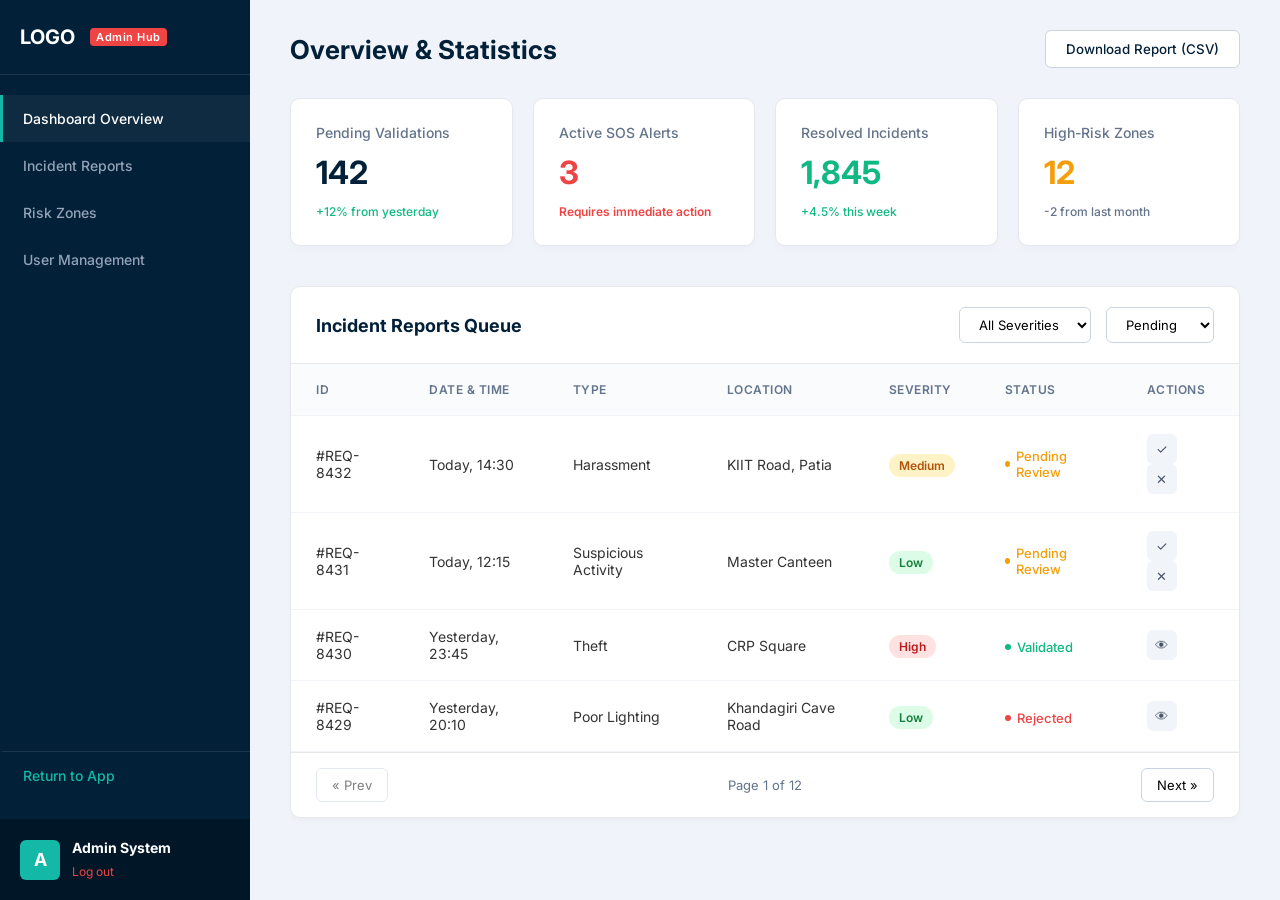
==== frontend/pages/admin.html @ b535ad33 "Adding new pages" ====
<!DOCTYPE html>
<html lang="en">
<head>
    <meta charset="UTF-8">
    <meta name="viewport" content="width=device-width, initial-scale=1.0">
    <title>Admin Dashboard - SafePath</title>
    <link rel="preconnect" href="https://fonts.googleapis.com">
    <link rel="preconnect" href="https://fonts.gstatic.com" crossorigin>
    <link href="https://fonts.googleapis.com/css2?family=Inter:wght@300;400;500;600;700&display=swap" rel="stylesheet">
    <link rel="stylesheet" href="../css/admin.css">
</head>
<body>
    <div class="admin-layout">
        <!-- Vertical Sidebar -->
        <aside class="admin-sidebar">
            <div class="admin-brand">
                <span class="logo">LOGO</span>
                <span class="badge">Admin Hub</span>
            </div>
            
            <nav class="admin-nav">
                <a href="#" class="nav-item active">Dashboard Overview</a>
                <a href="#" class="nav-item">Incident Reports</a>
                <a href="#" class="nav-item">Risk Zones</a>
                <a href="#" class="nav-item">User Management</a>
                <a href="dashboard.html" class="nav-item return-btn">Return to App</a>
            </nav>
            
            <div class="admin-profile">
                <div class="avatar">A</div>
                <div class="details">
                    <strong>Admin System</strong>
                    <button class="logout-btn">Log out</button>
                </div>
            </div>
        </aside>

        <!-- Main Content Area -->
        <main class="admin-main">
            <header class="admin-header">
                <h2>Overview & Statistics</h2>
                <div class="header-actions">
                    <button class="export-btn">Download Report (CSV)</button>
                </div>
            </header>

            <!-- Key Metrics -->
            <div class="metrics-grid">
                <div class="metric-card">
                    <h3>Pending Validations</h3>
                    <div class="value">142</div>
                    <span class="trend up">+12% from yesterday</span>
                </div>
                <div class="metric-card">
                    <h3>Active SOS Alerts</h3>
                    <div class="value error">3</div>
                    <span class="trend critical">Requires immediate action</span>
                </div>
                <div class="metric-card">
                    <h3>Resolved Incidents</h3>
                    <div class="value success">1,845</div>
                    <span class="trend up">+4.5% this week</span>
                </div>
                <div class="metric-card">
                    <h3>High-Risk Zones</h3>
                    <div class="value warning">12</div>
                    <span class="trend down">-2 from last month</span>
                </div>
            </div>

            <!-- Recent Reports Table Section -->
            <section class="reports-section">
                <div class="section-header">
                    <h3>Incident Reports Queue</h3>
                    <div class="filter-controls">
                        <select>
                            <option>All Severities</option>
                            <option>High Risk</option>
                            <option>Medium Risk</option>
                            <option>Low Risk</option>
                        </select>
                        <select>
                            <option>Pending</option>
                            <option>Validated</option>
                            <option>Rejected</option>
                        </select>
                    </div>
                </div>

                <div class="table-container">
                    <table class="reports-table">
                        <thead>
                            <tr>
                                <th>ID</th>
                                <th>Date & Time</th>
                                <th>Type</th>
                                <th>Location</th>
                                <th>Severity</th>
                                <th>Status</th>
                                <th>Actions</th>
                            </tr>
                        </thead>
                        <tbody>
                            <tr>
                                <td>#REQ-8432</td>
                                <td>Today, 14:30</td>
                                <td>Harassment</td>
                                <td>KIIT Road, Patia</td>
                                <td><span class="badge medium">Medium</span></td>
                                <td><span class="status pending">Pending Review</span></td>
                                <td>
                                    <button class="action-btn validate" title="Validate">&#10003;</button>
                                    <button class="action-btn reject" title="Reject">&#10005;</button>
                                </td>
                            </tr>
                            <tr>
                                <td>#REQ-8431</td>
                                <td>Today, 12:15</td>
                                <td>Suspicious Activity</td>
                                <td>Master Canteen</td>
                                <td><span class="badge low">Low</span></td>
                                <td><span class="status pending">Pending Review</span></td>
                                <td>
                                    <button class="action-btn validate" title="Validate">&#10003;</button>
                                    <button class="action-btn reject" title="Reject">&#10005;</button>
                                </td>
                            </tr>
                            <tr>
                                <td>#REQ-8430</td>
                                <td>Yesterday, 23:45</td>
                                <td>Theft</td>
                                <td>CRP Square</td>
                                <td><span class="badge high">High</span></td>
                                <td><span class="status validated">Validated</span></td>
                                <td>
                                    <button class="action-btn view" title="View Details">&#128065;</button>
                                </td>
                            </tr>
                            <tr>
                                <td>#REQ-8429</td>
                                <td>Yesterday, 20:10</td>
                                <td>Poor Lighting</td>
                                <td>Khandagiri Cave Road</td>
                                <td><span class="badge low">Low</span></td>
                                <td><span class="status rejected">Rejected</span></td>
                                <td>
                                    <button class="action-btn view" title="View Details">&#128065;</button>
                                </td>
                            </tr>
                        </tbody>
                    </table>
                </div>

                <div class="pagination">
                    <button class="page-btn disabled">&laquo; Prev</button>
                    <span class="page-info">Page 1 of 12</span>
                    <button class="page-btn">Next &raquo;</button>
                </div>
            </section>
        </main>
    </div>

    <!-- Admin Validation JS logic -->
    <script src="../Scripts/admin.js"></script>
</body>
</html>
---- frontend/css/admin.css ----
* {
    margin: 0;
    padding: 0;
    box-sizing: border-box;
    font-family: 'Inter', sans-serif;
}

body {
    background: #F0F4FA;
    color: #333;
}

.admin-layout {
    display: flex;
    height: 100vh;
    overflow: hidden;
}

/* Sidebar Styles */
.admin-sidebar {
    width: 250px;
    background: #022038;
    color: white;
    display: flex;
    flex-direction: column;
    flex-shrink: 0;
}

.admin-brand {
    padding: 25px 20px;
    border-bottom: 1px solid rgba(255,255,255,0.1);
    display: flex;
    align-items: center;
    gap: 15px;
}

.logo {
    font-size: 20px;
    font-weight: 700;
}

.admin-brand .badge {
    background: #EF4444;
    font-size: 11px;
    padding: 2px 6px;
    border-radius: 4px;
    font-weight: 600;
    letter-spacing: 0.5px;
}

.admin-nav {
    flex: 1;
    padding: 20px 0;
    display: flex;
    flex-direction: column;
}

.nav-item {
    padding: 15px 20px;
    color: #94A3B8;
    text-decoration: none;
    font-size: 14px;
    font-weight: 500;
    transition: 0.2s;
    border-left: 3px solid transparent;
}

.nav-item:hover, .nav-item.active {
    background: rgba(255,255,255,0.05);
    color: white;
    border-left-color: #14B8A6;
}

.return-btn {
    margin-top: auto;
    color: #14B8A6;
    border-top: 1px solid rgba(255,255,255,0.1);
}

.admin-profile {
    padding: 20px;
    background: #011626;
    display: flex;
    align-items: center;
    gap: 12px;
}

.admin-profile .avatar {
    width: 40px;
    height: 40px;
    background: #14B8A6;
    color: white;
    border-radius: 6px;
    display: flex;
    align-items: center;
    justify-content: center;
    font-weight: bold;
    font-size: 18px;
}

.admin-profile .details strong {
    display: block;
    font-size: 14px;
    margin-bottom: 4px;
}

.logout-btn {
    background: transparent;
    border: none;
    color: #EF4444;
    font-size: 12px;
    cursor: pointer;
}

.logout-btn:hover { text-decoration: underline; }

/* Main Content Styles */
.admin-main {
    flex: 1;
    display: flex;
    flex-direction: column;
    overflow-y: auto;
    padding: 30px 40px;
}

.admin-header {
    display: flex;
    justify-content: space-between;
    align-items: center;
    margin-bottom: 30px;
}

.admin-header h2 {
    color: #022038;
    font-size: 26px;
}

.export-btn {
    background: white;
    color: #022038;
    border: 1px solid #CBD5E1;
    padding: 10px 20px;
    border-radius: 6px;
    font-weight: 500;
    cursor: pointer;
    transition: 0.2s;
}

.export-btn:hover {
    background: #F1F5F9;
}

/* Metrics Grid */
.metrics-grid {
    display: grid;
    grid-template-columns: repeat(4, 1fr);
    gap: 20px;
    margin-bottom: 40px;
}

.metric-card {
    background: white;
    padding: 25px;
    border-radius: 10px;
    box-shadow: 0 4px 6px rgba(0,0,0,0.02);
    border: 1px solid #E5E7EB;
}

.metric-card h3 {
    color: #64748B;
    font-size: 14px;
    font-weight: 500;
    margin-bottom: 12px;
}

.metric-card .value {
    font-size: 32px;
    font-weight: 700;
    color: #022038;
    margin-bottom: 8px;
}

.value.error { color: #EF4444; }
.value.success { color: #10B981; }
.value.warning { color: #F59E0B; }

.trend {
    font-size: 12px;
    font-weight: 500;
}

.trend.up { color: #10B981; }
.trend.down { color: #64748B; }
.trend.critical { color: #EF4444; font-weight: 600; }

/* Reports Section */
.reports-section {
    background: white;
    border-radius: 10px;
    box-shadow: 0 4px 6px rgba(0,0,0,0.02);
    border: 1px solid #E5E7EB;
    overflow: hidden;
}

.section-header {
    padding: 20px 25px;
    border-bottom: 1px solid #E5E7EB;
    display: flex;
    justify-content: space-between;
    align-items: center;
}

.section-header h3 {
    color: #022038;
    font-size: 18px;
}

.filter-controls {
    display: flex;
    gap: 15px;
}

.filter-controls select {
    padding: 8px 15px;
    border: 1px solid #CBD5E1;
    border-radius: 6px;
    background: white;
    font-size: 13px;
    outline: none;
}

.table-container {
    overflow-x: auto;
}

.reports-table {
    width: 100%;
    border-collapse: collapse;
}

.reports-table th, .reports-table td {
    padding: 18px 25px;
    text-align: left;
    border-bottom: 1px solid #F1F5F9;
}

.reports-table th {
    background: #FAFBFC;
    color: #64748B;
    font-size: 12px;
    font-weight: 600;
    text-transform: uppercase;
    letter-spacing: 0.5px;
}

.reports-table td {
    font-size: 14px;
    color: #333;
}

/* Badges and Statuses */
.badge {
    padding: 4px 10px;
    border-radius: 20px;
    font-size: 12px;
    font-weight: 600;
}

.badge.low { background: #DCFCE7; color: #15803D; }
.badge.medium { background: #FEF3C7; color: #B45309; }
.badge.high { background: #FEE2E2; color: #B91C1C; }

.status {
    display: inline-flex;
    align-items: center;
    gap: 6px;
    font-size: 13px;
    font-weight: 500;
}

.status::before {
    content: "";
    width: 6px;
    height: 6px;
    border-radius: 50%;
}

.status.pending::before { background: #F59E0B; }
.status.pending { color: #F59E0B; }

.status.validated::before { background: #10B981; }
.status.validated { color: #10B981; }

.status.rejected::before { background: #EF4444; }
.status.rejected { color: #EF4444; }

/* Action Buttons */
.action-btn {
    width: 30px;
    height: 30px;
    border-radius: 6px;
    border: none;
    display: inline-flex;
    align-items: center;
    justify-content: center;
    cursor: pointer;
    margin-right: 5px;
    transition: 0.2s;
    background: #F1F5F9;
    color: #475569;
}

.action-btn:hover { background: #E2E8F0; }
.action-btn.validate:hover { background: #DCFCE7; color: #15803D; }
.action-btn.reject:hover { background: #FEE2E2; color: #B91C1C; }

/* Pagination */
.pagination {
    padding: 15px 25px;
    display: flex;
    align-items: center;
    justify-content: space-between;
    border-top: 1px solid #E5E7EB;
}

.page-info {
    font-size: 13px;
    color: #64748B;
}

.page-btn {
    background: white;
    border: 1px solid #CBD5E1;
    padding: 8px 15px;
    border-radius: 6px;
    font-size: 13px;
    cursor: pointer;
    transition: 0.2s;
}

.page-btn:hover:not(.disabled) {
    background: #F1F5F9;
}

.page-btn.disabled {
    opacity: 0.5;
    cursor: not-allowed;
}
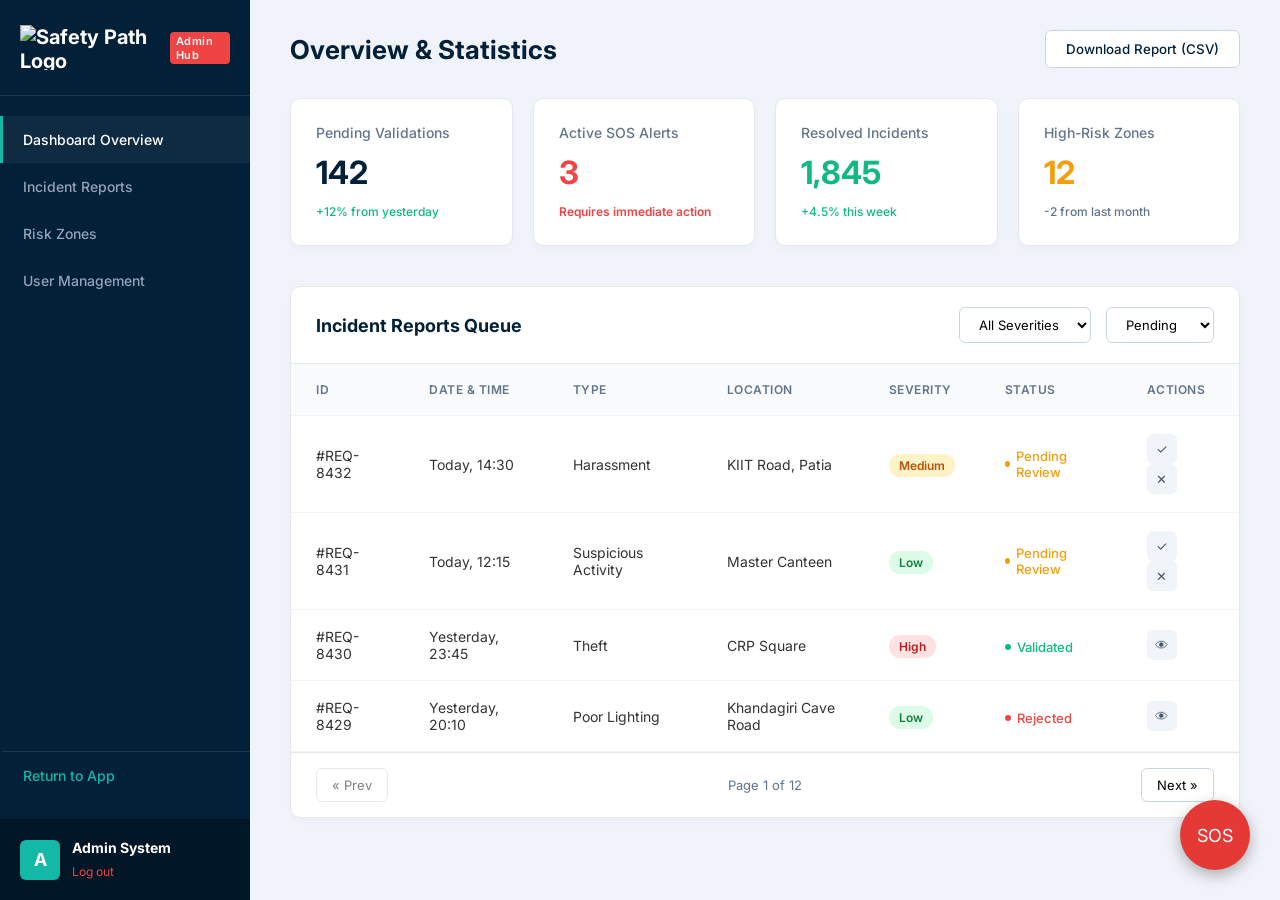
==== commit d6e15851: "Final Frontend" ====
--- a/frontend/pages/admin.html
+++ b/frontend/pages/admin.html
@@ -8,13 +8,15 @@
     <link rel="preconnect" href="https://fonts.gstatic.com" crossorigin>
     <link href="https://fonts.googleapis.com/css2?family=Inter:wght@300;400;500;600;700&display=swap" rel="stylesheet">
     <link rel="stylesheet" href="../css/admin.css">
+    <link rel="stylesheet" href="../css/floating_sos.css">
+    <link rel="stylesheet" href="../css/nav_profile.css">
 </head>
 <body>
     <div class="admin-layout">
         <!-- Vertical Sidebar -->
         <aside class="admin-sidebar">
             <div class="admin-brand">
-                <span class="logo">LOGO</span>
+                <img src="../resources/logo.png" alt="Safety Path Logo" class="logo">
                 <span class="badge">Admin Hub</span>
             </div>
             
@@ -162,5 +164,7 @@
 
     <!-- Admin Validation JS logic -->
     <script src="../Scripts/admin.js"></script>
+    <script src="../Scripts/nav.js"></script>
+    <button class="floating_sos" onclick="alert('SOS Triggered! Location and audio shared with emergency contacts.')">SOS</button>
 </body>
 </html>
--- a/frontend/css/admin.css
+++ b/frontend/css/admin.css
@@ -346,3 +346,55 @@
     opacity: 0.5;
     cursor: not-allowed;
 }
+
+/* ===== Responsive ===== */
+@media(max-width:900px) {
+    .admin-layout {
+        flex-direction: column;
+        overflow-y: auto;
+    }
+
+    .admin-sidebar {
+        width: 100%;
+        height: auto;
+    }
+
+    .metrics-grid {
+        grid-template-columns: 1fr 1fr;
+    }
+}
+
+@media(max-width:600px) {
+    .metrics-grid {
+        grid-template-columns: 1fr;
+    }
+
+    .admin-header {
+        flex-direction: column;
+        align-items: flex-start;
+        gap: 15px;
+    }
+
+    .section-header {
+        flex-direction: column;
+        align-items: flex-start;
+        gap: 15px;
+    }
+
+    .filter-controls {
+        flex-direction: column;
+        width: 100%;
+    }
+    
+    .filter-controls select {
+        width: 100%;
+    }
+}
+
+
+/* Logo Image Styling */
+#logo, .footer_brand_logo, img.logo {
+    height: 45px;
+    width: auto;
+    object-fit: contain;
+}
--- a/frontend/css/floating_sos.css
+++ b/frontend/css/floating_sos.css
@@ -0,0 +1,24 @@
+/* Floating SOS Common Style */
+.floating_sos {
+    position: fixed;
+    bottom: 30px;
+    right: 30px;
+    background: #E53935;
+    color: white;
+    border: none;
+    width: 70px;
+    height: 70px;
+    border-radius: 50%;
+    font-size: 18px;
+    cursor: pointer;
+    box-shadow: 0 5px 15px rgba(0, 0, 0, 0.3);
+    z-index: 1000;
+}
+
+
+/* Logo Image Styling */
+#logo, .footer_brand_logo, img.logo {
+    height: 45px;
+    width: auto;
+    object-fit: contain;
+}
--- a/frontend/css/nav_profile.css
+++ b/frontend/css/nav_profile.css
@@ -0,0 +1,98 @@
+.user-profile {
+    display: flex;
+    align-items: center;
+    gap: 12px;
+    position: absolute;
+    right: 40px;
+    cursor: pointer;
+}
+
+.user-profile .profile-pic {
+    width: 45px;
+    height: 45px;
+    border-radius: 50%;
+    object-fit: cover;
+}
+
+.user-profile .user-name {
+    color: white;
+    font-size: 16px;
+    font-weight: 500;
+}
+
+/* User Profile Dropdown Menu */
+.profile-dropdown {
+    display: none;
+    position: absolute;
+    top: 55px; /* Adjust depending on header height */
+    right: 0;
+    background: #ffffff;
+    border-radius: 8px;
+    box-shadow: 0 4px 12px rgba(0, 0, 0, 0.15);
+    flex-direction: column;
+    min-width: 160px;
+    overflow: hidden;
+    z-index: 1000;
+}
+
+.profile-dropdown.active {
+    display: flex;
+}
+
+.profile-dropdown a {
+    padding: 12px 20px;
+    text-decoration: none;
+    color: #4B5563; /* Text color matching design pattern */
+    font-size: 15px;
+    transition: background 0.2s, color 0.2s;
+    font-family: 'Inter', sans-serif;
+}
+
+.profile-dropdown a:hover {
+    background: #F3F4F6;
+    color: #14B8A6; /* Primary color */
+}
+
+/* Add a tiny separator if needed */
+.profile-dropdown a:not(:last-child) {
+    border-bottom: 1px solid #E5E7EB;
+}
+
+@media(max-width:900px) {
+    .user-profile {
+        display: none;
+    }
+}
+
+/* Global Button Responsiveness */
+button, .btn {
+    transition: transform 0.2s cubic-bezier(0.4, 0, 0.2, 1), filter 0.2s ease, background-color 0.2s ease !important;
+    cursor: pointer !important;
+    -webkit-tap-highlight-color: transparent;
+}
+
+button:hover, .btn:hover {
+    transform: translateY(-2px);
+    filter: brightness(1.08);
+}
+
+button:active, .btn:active {
+    transform: translateY(1px) scale(0.96);
+    filter: brightness(0.95);
+}
+
+@media (max-width: 768px) {
+    button, .btn {
+        touch-action: manipulation;
+    }
+}
+
+
+
+
+/* Logo Image Styling */
+#logo, .footer_brand_logo, img.logo {
+    height: 45px;
+    width: auto;
+    object-fit: contain;
+}
